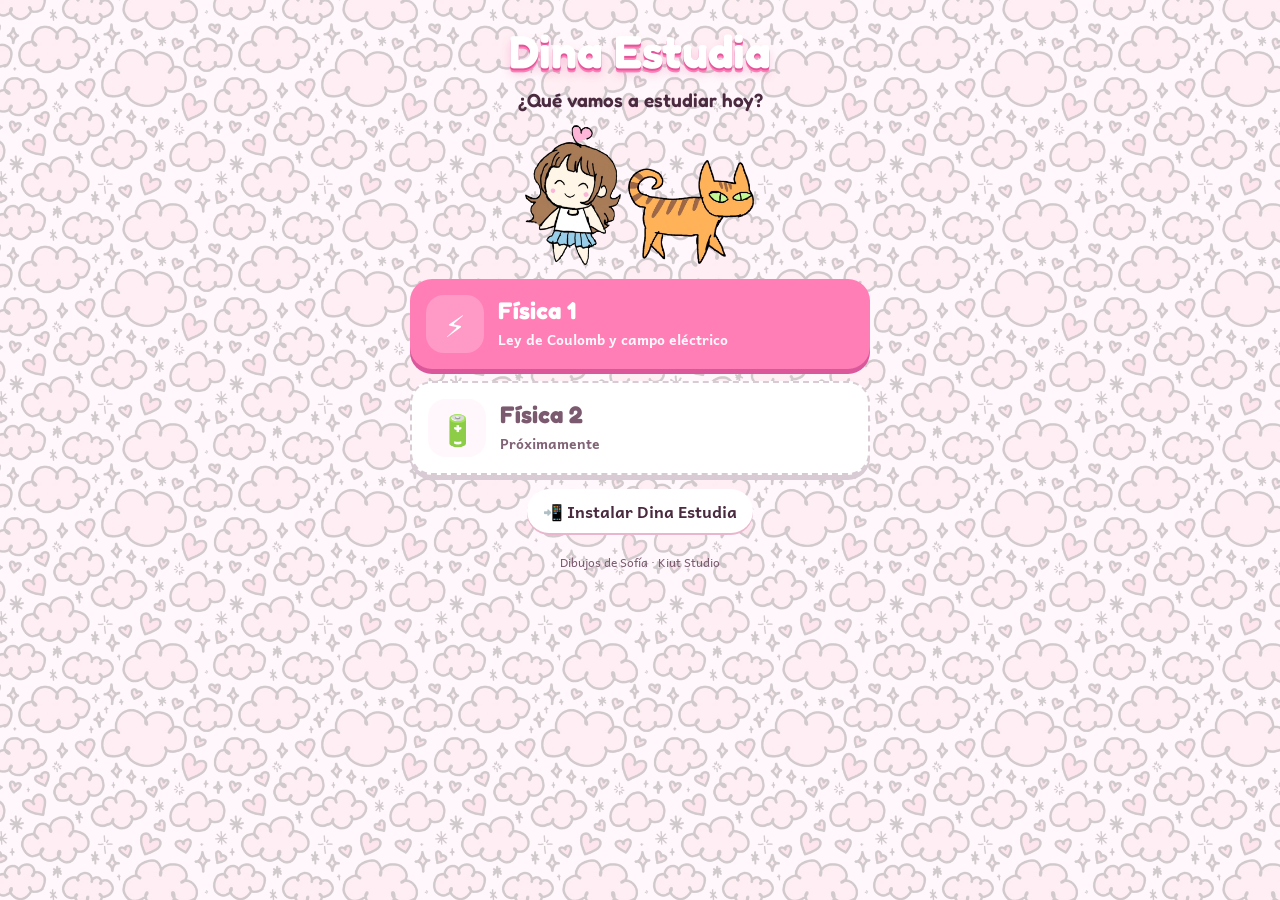
==== estudio-sofi-7q4k/index.html @ ed240183 "Dina Estudia: hub de materias, ejercicios con números nuevos y simulacro de examen - Hub /estudio-so" ====
<!doctype html>
<html lang="es">
<head>
<meta charset="utf-8">
<meta name="viewport" content="width=device-width, initial-scale=1, viewport-fit=cover">
<meta name="robots" content="noindex, nofollow">
<title>Dina Estudia</title>
<link rel="icon" href="icon-192.png">
<link rel="manifest" href="manifest.json">
<meta name="theme-color" content="#ff7eb6">
<link rel="apple-touch-icon" href="apple-touch-icon.png">
<meta name="apple-mobile-web-app-capable" content="yes">
<meta name="mobile-web-app-capable" content="yes">
<meta name="apple-mobile-web-app-title" content="Dina Estudia">
<link rel="preconnect" href="https://fonts.googleapis.com">
<link rel="stylesheet" href="https://fonts.googleapis.com/css2?family=Fredoka:wght@500;600;700&family=Andika:wght@400;700&display=swap">
<style>
/* Mismo mundo rosa de los juegos de Dina: una columna, una tarjeta grande por materia */
:root{
  --crema:#fff7fb; --rosa:#ff7eb6; --rosa-osc:#e2559a; --tinta:#4a2a3f; --tinta-suave:#7b5a6f; --sombra:#e9b6cd; --blanco:#ffffff;
  --gris:#d9cbd3;
  --display:"Fredoka","Baloo 2","Trebuchet MS",system-ui,sans-serif;
  --texto:"Andika","Verdana","Segoe UI",system-ui,sans-serif;
  color-scheme:light;
}
html,body{height:100%}
:root{padding-top:env(safe-area-inset-top,0px);padding-bottom:env(safe-area-inset-bottom,0px)}
[hidden]{display:none!important}
img{max-width:100%}
body{margin:0;background:var(--crema);color:var(--tinta);font-family:var(--texto);font-size:16px;
  padding-left:max(16px,env(safe-area-inset-left,0px));padding-right:max(16px,env(safe-area-inset-right,0px));-webkit-tap-highlight-color:transparent}
body::after{content:"";position:fixed;inset:0;background:url(fisica-1/assets/nubes.webp) 0 0/220px repeat;opacity:.18;pointer-events:none;z-index:-1}
.app{max-width:460px;margin:0 auto;padding-block:20px 24px;display:flex;flex-direction:column;gap:14px}
h1{font-family:var(--display);font-weight:700;font-size:46px;line-height:1;margin:8px 0 0;text-align:center;color:var(--blanco);
  text-shadow:0 2px 0 var(--rosa-osc),0 4px 0 var(--rosa),0 6px 10px rgba(226,85,154,.25)}
.hola{text-align:center;font-family:var(--display);font-weight:600;font-size:19px;margin:0}
.duo{display:flex;justify-content:center;align-items:flex-end;gap:6px;height:140px}
.duo img{height:100%;width:auto}
.duo img.d{height:76%;animation:bamboleo 1.4s ease-in-out infinite}
@keyframes bamboleo{50%{transform:translateY(-6px) rotate(-3deg)}}
.materias{display:flex;flex-direction:column;gap:12px}
.materia{display:flex;gap:14px;align-items:center;padding:16px;border-radius:22px;background:var(--c);color:var(--blanco);text-decoration:none;
  box-shadow:0 5px 0 var(--s);transition:transform .08s}
.materia:active{transform:translateY(3px);box-shadow:0 2px 0 var(--s)}
.materia:focus-visible{outline:3px solid var(--tinta);outline-offset:3px}
.materia .ic{flex:none;width:58px;height:58px;border-radius:18px;background:rgba(255,255,255,.22);display:grid;place-items:center;font-size:30px}
.materia .tx{flex:1;min-width:0}
.materia h2{margin:0;font-family:var(--display);font-size:24px;line-height:1.1}
.materia p{margin:3px 0 0;font-weight:700;font-size:14px;opacity:.95}
.materia .prog{display:flex;flex-wrap:wrap;gap:6px;margin-top:8px}
.materia .prog span{background:rgba(255,255,255,.25);border-radius:999px;padding:3px 9px;font-size:13px;font-weight:700;white-space:nowrap}
.materia.pronto{--c:var(--blanco);--s:var(--gris);color:var(--tinta-suave);border:2px dashed var(--gris);pointer-events:none}
.materia.pronto .ic{background:var(--crema)}
.chips{display:flex;justify-content:center;gap:8px;flex-wrap:wrap}
.chip{font:inherit;border:0;cursor:pointer;padding:9px 16px;border-radius:999px;background:var(--blanco);box-shadow:0 2px 0 var(--sombra);font-weight:700;color:var(--tinta)}
.chip:focus-visible{outline:3px solid var(--tinta);outline-offset:2px}
.ayuda{text-align:center;color:var(--tinta-suave);font-weight:700;margin:0;text-wrap:balance}
.pie{text-align:center;font-size:12px;color:var(--tinta-suave);line-height:1.5;margin:6px 0 0}
@media (prefers-reduced-motion:reduce){*{animation:none!important;transition:none!important}}
</style>
</head>
<body>
<main class="app">
  <h1>Dina Estudia</h1>
  <p class="hola" id="hola">¿Qué vamos a estudiar hoy?</p>
  <div class="duo"><img src="fisica-1/assets/sofi.webp" alt="Sofi"><img class="d" src="fisica-1/assets/dina_corre.webp" alt="Dina"></div>
  <div class="materias" id="materias"></div>
  <div class="chips" id="chips"></div>
  <p class="ayuda" id="ayudaInst" hidden></p>
  <p class="pie">Dibujos de Sofía · Kiut Studio</p>
</main>
<script>
/* Para agregar una materia: sumar un objeto acá y crear su carpeta.
   clave = dónde guarda su progreso en el teléfono (para mostrarlo en la tarjeta). */
const MATERIAS = [
  {carpeta:"fisica-1/", nom:"Física 1", sub:"Ley de Coulomb y campo eléctrico", ic:"⚡", c:"#ff7eb6", s:"#d9579a", clave:"dinaFisica.v1"},
  {nom:"Física 2", sub:"Próximamente", ic:"🔋", pronto:true}
];

function leer(clave){ try{ return JSON.parse(localStorage.getItem(clave)||"null"); }catch(_){ return null; } }
function progreso(m){
  const d = leer(m.clave); if(!d) return "";
  const fresas = Object.values(d.est||{}).reduce((a,b)=>a+b,0);
  const ej = Object.values(d.ej||{}).filter(v=>v==="si").length;
  const sim = d.simulacros && d.simulacros.length ? d.simulacros[d.simulacros.length-1].pct : null;
  const chips = [`🍓 ${fresas}/12 en temas`, `📝 ${ej}/18 ejercicios`];
  if(sim!=null) chips.push(`📋 último simulacro: ${sim}/100`);
  return `<div class="prog">${chips.map(c=>`<span>${c}</span>`).join("")}</div>`;
}
document.getElementById("materias").innerHTML = MATERIAS.map(m=> m.pronto
  ? `<div class="materia pronto" aria-disabled="true"><span class="ic">${m.ic}</span><span class="tx"><h2>${m.nom}</h2><p>${m.sub}</p></span></div>`
  : `<a class="materia" href="${m.carpeta}" style="--c:${m.c};--s:${m.s}"><span class="ic">${m.ic}</span><span class="tx"><h2>${m.nom}</h2><p>${m.sub}</p>${progreso(m)}</span></a>`).join("");

const f = leer("dinaFisica.v1");
if(f && f.nombre) document.getElementById("hola").textContent = `¡Hola, ${f.nombre}! ¿Qué vamos a estudiar hoy?`;

/* Instalar como app (una sola app con todas las materias) */
let aviso=null;
const instalada=()=>matchMedia("(display-mode: standalone)").matches || navigator.standalone===true;
const ios=()=>/iphone|ipad|ipod/i.test(navigator.userAgent);
addEventListener("beforeinstallprompt",e=>{ e.preventDefault(); aviso=e; });
function chips(){
  const c=document.getElementById("chips");
  c.innerHTML = instalada() ? "" : `<button class="chip" id="instalar">📲 Instalar Dina Estudia</button>`;
  const b=document.getElementById("instalar"); if(!b) return;
  b.onclick=async()=>{
    if(aviso){ aviso.prompt(); try{ await aviso.userChoice; }catch(_){} aviso=null; chips(); return; }
    const a=document.getElementById("ayudaInst"); a.hidden=false;
    a.innerHTML = ios() ? "En el iPhone: tocá <b>Compartir</b> (el cuadrado con la flecha) y después <b>Agregar a pantalla de inicio</b>."
      : "Tocá el menú <b>⋮</b> de Chrome (arriba a la derecha) y elegí <b>Agregar a pantalla principal</b> → <b>Instalar</b>.";
  };
}
addEventListener("appinstalled",chips);
chips();
if("serviceWorker" in navigator) addEventListener("load",()=>navigator.serviceWorker.register("sw.js").catch(()=>{}));
addEventListener("pageshow",e=>{ if(e.persisted) location.reload(); }); // al volver de una materia, mostrar el progreso nuevo
</script>
</body>
</html>
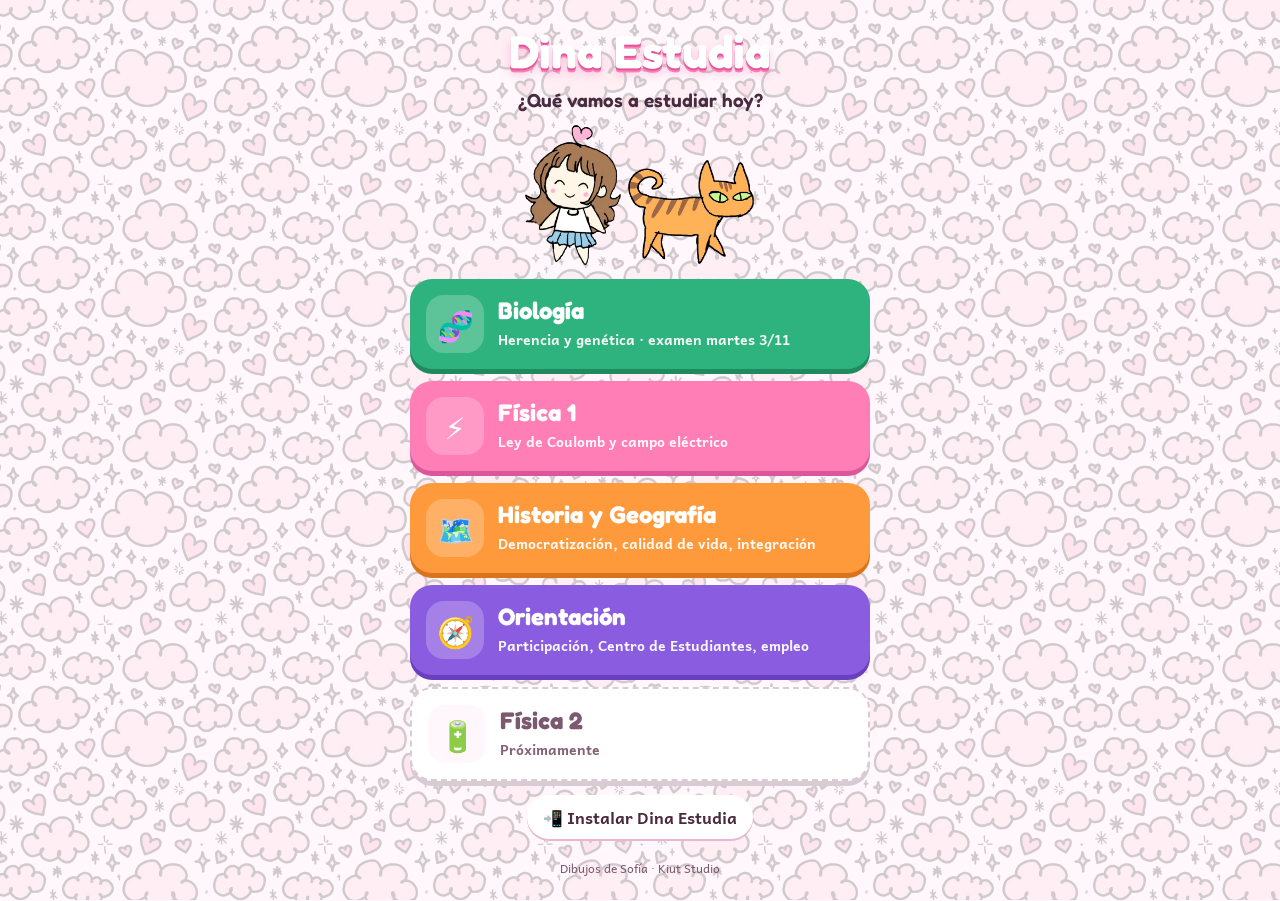
==== commit bb97eeea: "Dina Estudia: Biología, Historia y Geografía y Orientación - Motor común (comun/motor.js + estilo.cs" ====
--- a/estudio-sofi-7q4k/index.html
+++ b/estudio-sofi-7q4k/index.html
@@ -73,7 +73,10 @@
 /* Para agregar una materia: sumar un objeto acá y crear su carpeta.
    clave = dónde guarda su progreso en el teléfono (para mostrarlo en la tarjeta). */
 const MATERIAS = [
-  {carpeta:"fisica-1/", nom:"Física 1", sub:"Ley de Coulomb y campo eléctrico", ic:"⚡", c:"#ff7eb6", s:"#d9579a", clave:"dinaFisica.v1"},
+  {carpeta:"biologia/", nom:"Biología", sub:"Herencia y genética · examen martes 3/11", ic:"🧬", c:"#2fb37e", s:"#1f8a5f", clave:"dinaBio.v1", temas:4, ej:3, ejNom:"cruzamientos"},
+  {carpeta:"fisica-1/", nom:"Física 1", sub:"Ley de Coulomb y campo eléctrico", ic:"⚡", c:"#ff7eb6", s:"#d9579a", clave:"dinaFisica.v1", temas:4, ej:18, ejNom:"ejercicios"},
+  {carpeta:"historia/", nom:"Historia y Geografía", sub:"Democratización, calidad de vida, integración", ic:"🗺️", c:"#ff9a3c", s:"#d9741c", clave:"dinaHistoria.v1", temas:6},
+  {carpeta:"orientacion/", nom:"Orientación", sub:"Participación, Centro de Estudiantes, empleo", ic:"🧭", c:"#8a5ce0", s:"#6a3fbf", clave:"dinaOrientacion.v1", temas:4},
   {nom:"Física 2", sub:"Próximamente", ic:"🔋", pronto:true}
 ];
 
@@ -81,9 +84,9 @@
 function progreso(m){
   const d = leer(m.clave); if(!d) return "";
   const fresas = Object.values(d.est||{}).reduce((a,b)=>a+b,0);
-  const ej = Object.values(d.ej||{}).filter(v=>v==="si").length;
   const sim = d.simulacros && d.simulacros.length ? d.simulacros[d.simulacros.length-1].pct : null;
-  const chips = [`🍓 ${fresas}/12 en temas`, `📝 ${ej}/18 ejercicios`];
+  const chips = [`🍓 ${fresas}/${m.temas*3} en temas`];
+  if(m.ej) chips.push(`📝 ${Object.values(d.ej||{}).filter(v=>v==="si").length}/${m.ej} ${m.ejNom}`);
   if(sim!=null) chips.push(`📋 último simulacro: ${sim}/100`);
   return `<div class="prog">${chips.map(c=>`<span>${c}</span>`).join("")}</div>`;
 }
@@ -91,7 +94,7 @@
   ? `<div class="materia pronto" aria-disabled="true"><span class="ic">${m.ic}</span><span class="tx"><h2>${m.nom}</h2><p>${m.sub}</p></span></div>`
   : `<a class="materia" href="${m.carpeta}" style="--c:${m.c};--s:${m.s}"><span class="ic">${m.ic}</span><span class="tx"><h2>${m.nom}</h2><p>${m.sub}</p>${progreso(m)}</span></a>`).join("");
 
-const f = leer("dinaFisica.v1");
+const f = MATERIAS.map(m=>m.clave&&leer(m.clave)).find(d=>d&&d.nombre);
 if(f && f.nombre) document.getElementById("hola").textContent = `¡Hola, ${f.nombre}! ¿Qué vamos a estudiar hoy?`;
 
 /* Instalar como app (una sola app con todas las materias) */
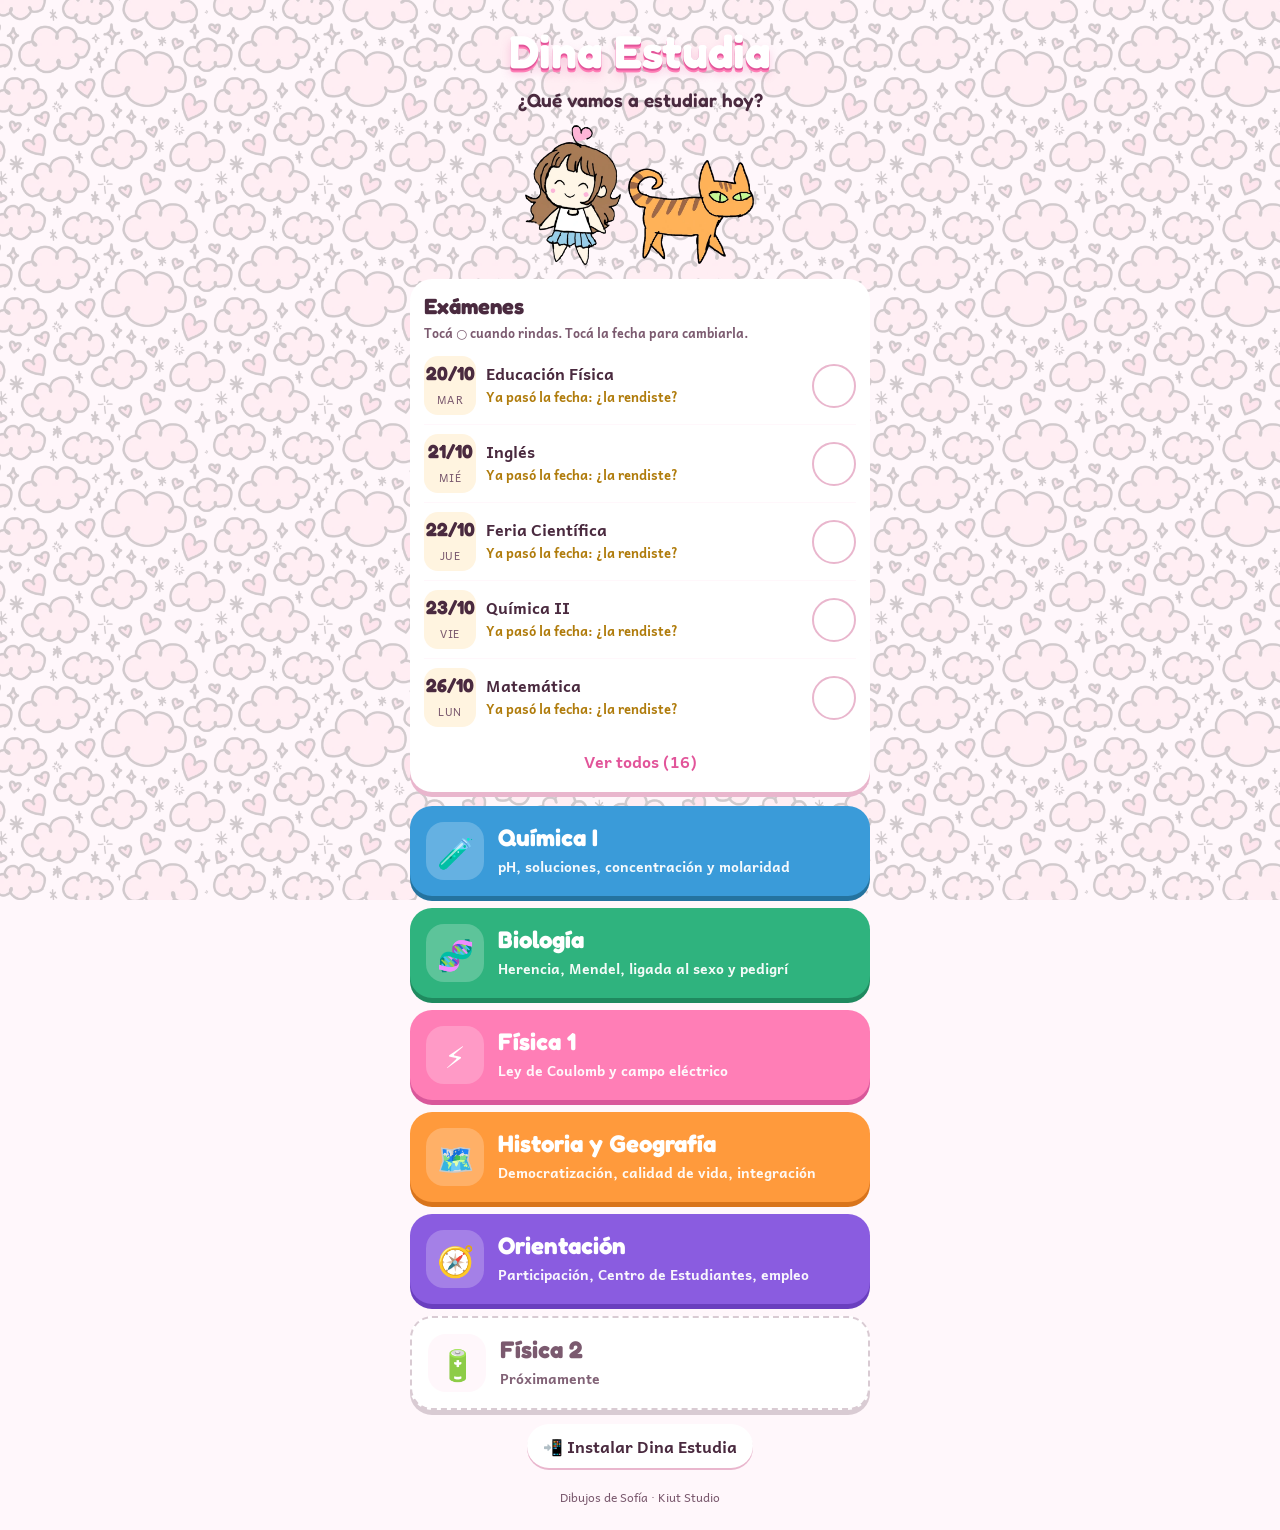
==== commit 88610655: "Dina Estudia: Química I y calendario de exámenes en el hub - Química I: 52 preguntas (pH y pOH, solu" ====
--- a/estudio-sofi-7q4k/index.html
+++ b/estudio-sofi-7q4k/index.html
@@ -56,14 +56,45 @@
 .chip:focus-visible{outline:3px solid var(--tinta);outline-offset:2px}
 .ayuda{text-align:center;color:var(--tinta-suave);font-weight:700;margin:0;text-wrap:balance}
 .pie{text-align:center;font-size:12px;color:var(--tinta-suave);line-height:1.5;margin:6px 0 0}
+/* ---------- exámenes ---------- */
+.examenes{background:var(--blanco);border-radius:22px;padding:14px 14px 10px;box-shadow:0 5px 0 var(--sombra)}
+.examenes h2{margin:0 0 4px;font-family:var(--display);font-size:22px;display:flex;justify-content:space-between;align-items:baseline;gap:8px}
+.examenes h2 small{font-family:var(--texto);font-size:13px;color:var(--tinta-suave);font-weight:700}
+.ex{display:flex;align-items:center;gap:10px;padding:9px 0;border-top:1px solid var(--crema)}
+.ex:first-of-type{border-top:0}
+.ex .dia{flex:none;width:52px;text-align:center;border-radius:14px;background:var(--crema);padding:5px 0;font-weight:700;line-height:1.1;cursor:pointer;border:0;font:inherit;color:inherit}
+.ex .dia b{display:block;font-family:var(--display);font-size:19px}
+.ex .dia span{font-size:11px;text-transform:uppercase;letter-spacing:.4px;color:var(--tinta-suave)}
+.ex .dia.sin b{font-size:15px}
+.ex.pronto .dia{background:var(--rosa);color:var(--blanco)}
+.ex.pronto .dia span{color:var(--blanco)}
+.ex.pasada .dia{background:#fff4e0}
+.ex .tx{flex:1;min-width:0}
+.ex .tx strong{display:block;font-size:16px;line-height:1.2}
+.ex .tx em{display:block;font-style:normal;font-size:13px;font-weight:700;color:var(--tinta-suave);margin-top:2px}
+.ex.pasada .tx em{color:#b07c0c}
+.ex .tx a{color:var(--rosa-osc);font-weight:700;font-size:13px;text-decoration:none}
+.ex .ok{flex:none;width:44px;height:44px;border-radius:50%;border:2px solid var(--sombra);background:var(--blanco);font-size:18px;cursor:pointer;color:var(--tinta-suave)}
+.ex .ok:focus-visible,.ex .dia:focus-visible,.mas-ex:focus-visible{outline:3px solid var(--tinta);outline-offset:2px}
+.ex.hecho .ok{background:#2fae78;border-color:#2fae78;color:var(--blanco)}
+.ex.hecho .tx strong{text-decoration:line-through;text-decoration-thickness:2px;color:var(--tinta-suave)}
+.ex input[type=date]{position:absolute;opacity:0;pointer-events:none;width:1px;height:1px}
+.mas-ex{display:block;width:100%;margin-top:4px;padding:8px;border:0;background:none;font:inherit;font-weight:700;color:var(--rosa-osc);cursor:pointer}
+.rendidos{margin-top:4px;border-top:2px dashed var(--crema);padding-top:6px}
+.rendidos summary{cursor:pointer;font-weight:700;color:var(--tinta-suave);padding:6px 0;list-style-position:inside}
+.prox{margin:0;font-weight:700;font-size:15px}
+.ayuda-ex{font-size:12.5px;color:var(--tinta-suave);font-weight:700;margin:2px 0 4px}
 @media (prefers-reduced-motion:reduce){*{animation:none!important;transition:none!important}}
 </style>
+<!-- misma planilla de Google que las materias -->
+<script src="fisica-1/config.js"></script>
 </head>
 <body>
 <main class="app">
   <h1>Dina Estudia</h1>
   <p class="hola" id="hola">¿Qué vamos a estudiar hoy?</p>
   <div class="duo"><img src="fisica-1/assets/sofi.webp" alt="Sofi"><img class="d" src="fisica-1/assets/dina_corre.webp" alt="Dina"></div>
+  <section class="examenes" id="examenes" aria-label="Exámenes"></section>
   <div class="materias" id="materias"></div>
   <div class="chips" id="chips"></div>
   <p class="ayuda" id="ayudaInst" hidden></p>
@@ -73,7 +104,8 @@
 /* Para agregar una materia: sumar un objeto acá y crear su carpeta.
    clave = dónde guarda su progreso en el teléfono (para mostrarlo en la tarjeta). */
 const MATERIAS = [
-  {carpeta:"biologia/", nom:"Biología", sub:"Herencia y genética · examen martes 3/11", ic:"🧬", c:"#2fb37e", s:"#1f8a5f", clave:"dinaBio.v1", temas:4, ej:3, ejNom:"cruzamientos"},
+  {carpeta:"quimica-1/", nom:"Química I", sub:"pH, soluciones, concentración y molaridad", ic:"🧪", c:"#3a9bd9", s:"#24739f", clave:"dinaQuimica.v1", temas:4, ej:6, ejNom:"tipos de ejercicio"},
+  {carpeta:"biologia/", nom:"Biología", sub:"Herencia, Mendel, ligada al sexo y pedigrí", ic:"🧬", c:"#2fb37e", s:"#1f8a5f", clave:"dinaBio.v1", temas:4, ej:3, ejNom:"cruzamientos"},
   {carpeta:"fisica-1/", nom:"Física 1", sub:"Ley de Coulomb y campo eléctrico", ic:"⚡", c:"#ff7eb6", s:"#d9579a", clave:"dinaFisica.v1", temas:4, ej:18, ejNom:"ejercicios"},
   {carpeta:"historia/", nom:"Historia y Geografía", sub:"Democratización, calidad de vida, integración", ic:"🗺️", c:"#ff9a3c", s:"#d9741c", clave:"dinaHistoria.v1", temas:6},
   {carpeta:"orientacion/", nom:"Orientación", sub:"Participación, Centro de Estudiantes, empleo", ic:"🧭", c:"#8a5ce0", s:"#6a3fbf", clave:"dinaOrientacion.v1", temas:4},
@@ -96,6 +128,101 @@
 
 const f = MATERIAS.map(m=>m.clave&&leer(m.clave)).find(d=>d&&d.nombre);
 if(f && f.nombre) document.getElementById("hola").textContent = `¡Hola, ${f.nombre}! ¿Qué vamos a estudiar hoy?`;
+
+
+/* =====================  EXÁMENES  =====================
+   Calendario de la Prueba Global (segunda etapa, 3.º curso). f = fecha (AAAA-MM-DD) o null si está por confirmar.
+   Sofi marca los que ya rindió y puede cambiar la fecha si se posterga. Se guarda en el teléfono
+   (dinaEstudia.examenes) y se anota en la planilla (pestaña Exámenes). */
+const EXAMENES = [
+  {id:"edfis",   nom:"Educación Física",     f:"2026-10-20"},
+  {id:"ingles",  nom:"Inglés",               f:"2026-10-21"},
+  {id:"feria",   nom:"Feria Científica",     f:"2026-10-22"},
+  {id:"quim2",   nom:"Química II",           f:"2026-10-23"},
+  {id:"mate",    nom:"Matemática",           f:"2026-10-26"},
+  {id:"historia",nom:"Historia y Geografía", f:null, nota:"No la pudiste rendir: fecha a confirmar", app:"historia/"},
+  {id:"orient",  nom:"Orientación",          f:null, nota:"No la pudiste rendir: fecha a confirmar", app:"orientacion/"},
+  {id:"econ",    nom:"Economía y Gestión",   f:"2026-10-29"},
+  {id:"fis1",    nom:"Física I",             f:null, nota:"Se postergó: fecha a confirmar", app:"fisica-1/"},
+  {id:"quim1",   nom:"Química I",            f:"2026-11-02", app:"quimica-1/"},
+  {id:"bio",     nom:"Biología",             f:"2026-11-03", app:"biologia/"},
+  {id:"lit",     nom:"Literatura Castellana",f:"2026-11-04"},
+  {id:"guarani", nom:"Guaraní",              f:"2026-11-05"},
+  {id:"fis2",    nom:"Física II",            f:"2026-11-06"},
+  {id:"optativo",nom:"Plan Optativo",        f:"2026-11-09"},
+  {id:"defensa", nom:"Defensa de proyectos", f:"2026-11-17", nota:"Martes 17 o miércoles 18"}
+];
+const CLAVE_EX = "dinaEstudia.examenes";
+let estEx = leer(CLAVE_EX) || {};
+function guardarEx(){ try{ localStorage.setItem(CLAVE_EX, JSON.stringify(estEx)); }catch(_){} }
+const DIAS = ["dom","lun","mar","mié","jue","vie","sáb"];
+function fechaDe(e){ const x=estEx[e.id]; return (x && x.f!==undefined) ? x.f : e.f; }
+function rendido(e){ return !!(estEx[e.id] && estEx[e.id].r); }
+function aFecha(t){ const [a,m,d]=t.split("-").map(Number); return new Date(a,m-1,d); }
+function faltan(t){ const h=new Date(); h.setHours(0,0,0,0); return Math.round((aFecha(t)-h)/86400000); }
+function cuando(n){ return n===0?"¡Hoy!":n===1?"Mañana":n>1?`En ${n} días`:"Ya pasó la fecha: ¿la rendiste?"; }
+let verTodos=false;
+function filaEx(e){
+  const f=fechaDe(e), r=rendido(e), n=f?faltan(f):null;
+  const cl = r?"hecho":f==null?"":n<0?"pasada":n<=3?"pronto":"";
+  const d = f ? `<b>${aFecha(f).getDate()}/${aFecha(f).getMonth()+1}</b><span>${DIAS[aFecha(f).getDay()]}</span>` : `<b>?</b><span>fecha</span>`;
+  const sub = r ? "Rendido ✓" : f==null ? (e.nota||"Fecha a confirmar") : cuando(n)+(e.nota&&n>=0?" · "+e.nota:"");
+  return `<div class="ex ${cl}" data-id="${e.id}">
+    <button class="dia ${f?"":"sin"}" data-fecha="${e.id}" aria-label="Cambiar la fecha de ${e.nom}">${d}</button>
+    <input type="date" id="fd-${e.id}" value="${f||""}" tabindex="-1" aria-hidden="true">
+    <span class="tx"><strong>${e.nom}</strong><em>${sub}</em>${e.app&&!r?`<a href="${e.app}">Estudiar con Dina →</a>`:""}</span>
+    <button class="ok" data-ok="${e.id}" aria-pressed="${r}" aria-label="${r?"Desmarcar":"Marcar"} ${e.nom} como rendido">${r?"✓":""}</button></div>`;
+}
+function examenes(){
+  const pend = EXAMENES.filter(e=>!rendido(e)), hechos = EXAMENES.filter(rendido);
+  const orden = e => { const f=fechaDe(e); if(!f) return 1e9; const n=faltan(f); return n<0 ? -1e6+n : n; };
+  pend.sort((a,b)=>orden(a)-orden(b));
+  const vis = verTodos ? pend : pend.slice(0,5);
+  const prox = pend.find(e=>{ const f=fechaDe(e); return f && faltan(f)>=0; });
+  let h = `<h2>Exámenes</h2>${prox?`<p class="prox">Próximo: <b>${prox.nom}</b>, ${cuando(faltan(fechaDe(prox))).toLowerCase()}</p>`:""}
+    <p class="ayuda-ex">Tocá ○ cuando rindas. Tocá la fecha para cambiarla.</p>`;
+  h += vis.map(filaEx).join("") || `<p class="ayuda-ex">¡No queda ningún examen! 🎉</p>`;
+  if(pend.length>5) h += `<button class="mas-ex" id="masEx">${verTodos?"Ver menos":`Ver todos (${pend.length})`}</button>`;
+  if(hechos.length) h += `<details class="rendidos"><summary>Rendidos (${hechos.length})</summary>${hechos.map(filaEx).join("")}</details>`;
+  const caja=document.getElementById("examenes"), abierto = caja.querySelector("details[open]");
+  caja.innerHTML = h;
+  if(abierto && caja.querySelector("details")) caja.querySelector("details").open = true;
+  caja.querySelectorAll("[data-ok]").forEach(b=>b.onclick=()=>{
+    const e=EXAMENES.find(x=>x.id===b.dataset.ok), r=!rendido(e);
+    estEx[e.id]=Object.assign(estEx[e.id]||{}, {r, cuando:new Date().toISOString()}); guardarEx();
+    anotarEx({tipo:"examen", materia:e.nom, fechaExamen:fechaDe(e)||"", estado:r?"rendido":"pendiente"});
+    examenes();
+  });
+  caja.querySelectorAll("[data-fecha]").forEach(b=>b.onclick=()=>{
+    const i=document.getElementById("fd-"+b.dataset.fecha);
+    try{ if(i.showPicker){ i.showPicker(); return; } }catch(_){}
+    i.style.pointerEvents="auto"; i.focus(); i.click();
+  });
+  caja.querySelectorAll("input[type=date]").forEach(i=>i.onchange=()=>{
+    const id=i.id.slice(3), e=EXAMENES.find(x=>x.id===id); if(!i.value) return;
+    estEx[id]=Object.assign(estEx[id]||{}, {f:i.value}); guardarEx();
+    anotarEx({tipo:"examen", materia:e.nom, fechaExamen:i.value, estado:"fecha nueva"});
+    examenes();
+  });
+  if(document.getElementById("masEx")) document.getElementById("masEx").onclick=()=>{ verTodos=!verTodos; examenes(); };
+}
+/* Anotar en la planilla (si no hay internet, queda en cola) */
+const HOJA=(window.HOJA_URL||"").trim(), CLAVE_COLA="dinaEstudia.cola";
+let enviando=false;
+async function anotarEx(d){
+  if(!HOJA) return;
+  d.nombre=(f&&f.nombre)||"Sofi"; d.cuando=new Date().toISOString();
+  const cola=leer(CLAVE_COLA)||[]; cola.push(d); try{ localStorage.setItem(CLAVE_COLA, JSON.stringify(cola.slice(-100))); }catch(_){}
+  reenviarEx();
+}
+async function reenviarEx(){
+  if(!HOJA || enviando) return; enviando=true;
+  try{ let cola=leer(CLAVE_COLA)||[];
+    while(cola.length){ let ok=false; try{ const r=await fetch(HOJA,{method:"POST",body:JSON.stringify(cola[0])}); ok=!!(await r.json()); }catch(_){}
+      if(!ok) break; cola.shift(); try{ localStorage.setItem(CLAVE_COLA, JSON.stringify(cola)); }catch(_){} } }
+  finally{ enviando=false; }
+}
+examenes(); reenviarEx();
 
 /* Instalar como app (una sola app con todas las materias) */
 let aviso=null;
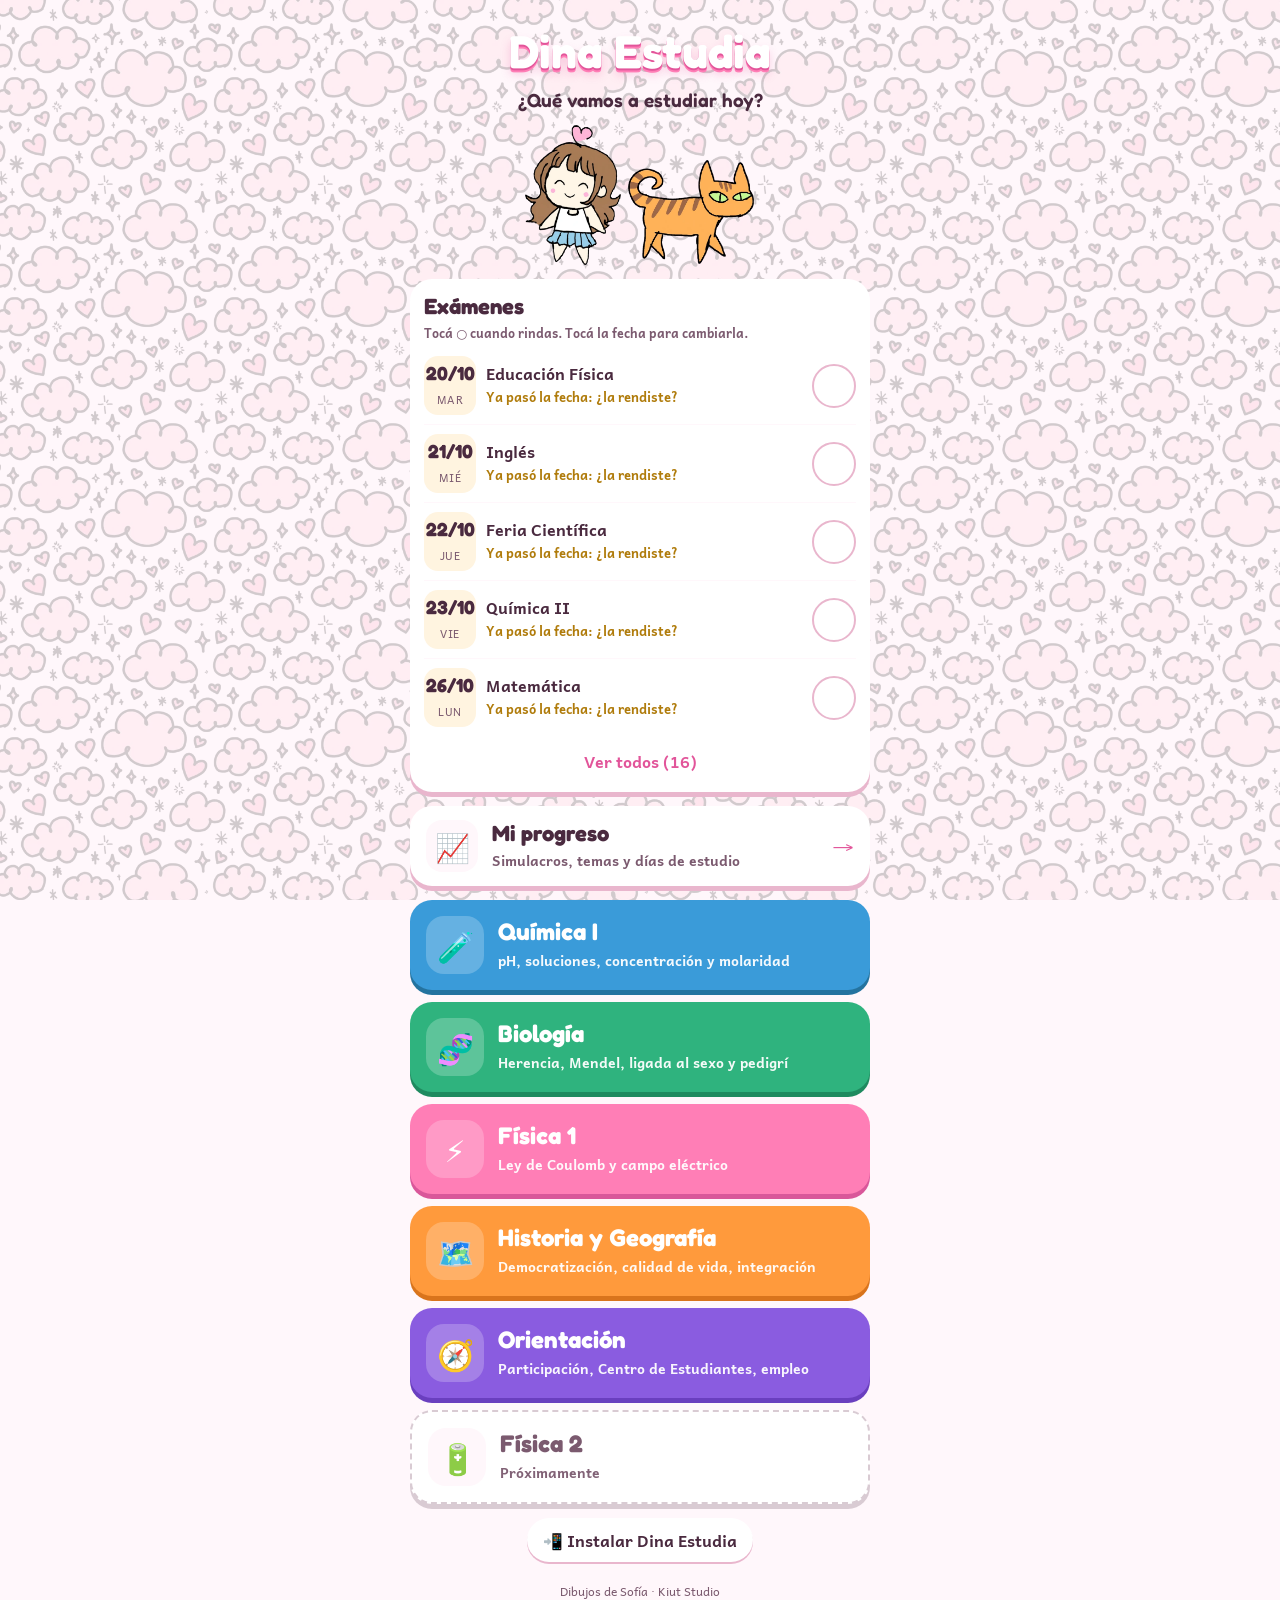
==== commit 462ddce9: "Dina Estudia: pantalla Mi progreso y copia en la nube - Mi progreso: gráfico y detalle de cada simul" ====
--- a/estudio-sofi-7q4k/index.html
+++ b/estudio-sofi-7q4k/index.html
@@ -55,6 +55,14 @@
 .chip{font:inherit;border:0;cursor:pointer;padding:9px 16px;border-radius:999px;background:var(--blanco);box-shadow:0 2px 0 var(--sombra);font-weight:700;color:var(--tinta)}
 .chip:focus-visible{outline:3px solid var(--tinta);outline-offset:2px}
 .ayuda{text-align:center;color:var(--tinta-suave);font-weight:700;margin:0;text-wrap:balance}
+.progreso{display:flex;gap:14px;align-items:center;padding:14px 16px;border-radius:22px;background:var(--blanco);color:var(--tinta);text-decoration:none;
+  box-shadow:0 5px 0 var(--sombra);transition:transform .08s}
+.progreso:active{transform:translateY(3px);box-shadow:0 2px 0 var(--sombra)}
+.progreso:focus-visible{outline:3px solid var(--tinta);outline-offset:3px}
+.progreso .ic{flex:none;width:52px;height:52px;border-radius:16px;background:var(--crema);display:grid;place-items:center;font-size:28px}
+.progreso h2{margin:0;font-family:var(--display);font-size:22px;line-height:1.1}
+.progreso p{margin:3px 0 0;font-size:14px;font-weight:700;color:var(--tinta-suave)}
+.progreso .fl{margin-left:auto;font-size:22px;color:var(--rosa-osc);font-weight:700}
 .pie{text-align:center;font-size:12px;color:var(--tinta-suave);line-height:1.5;margin:6px 0 0}
 /* ---------- exámenes ---------- */
 .examenes{background:var(--blanco);border-radius:22px;padding:14px 14px 10px;box-shadow:0 5px 0 var(--sombra)}
@@ -88,6 +96,8 @@
 </style>
 <!-- misma planilla de Google que las materias -->
 <script src="fisica-1/config.js"></script>
+<script src="comun/nube.js"></script>
+<script src="comun/materias.js"></script>
 </head>
 <body>
 <main class="app">
@@ -95,22 +105,15 @@
   <p class="hola" id="hola">¿Qué vamos a estudiar hoy?</p>
   <div class="duo"><img src="fisica-1/assets/sofi.webp" alt="Sofi"><img class="d" src="fisica-1/assets/dina_corre.webp" alt="Dina"></div>
   <section class="examenes" id="examenes" aria-label="Exámenes"></section>
+  <a class="progreso" href="progreso/"><span class="ic">📈</span><span><h2>Mi progreso</h2><p id="resProg">Simulacros, temas y días de estudio</p></span><span class="fl">→</span></a>
   <div class="materias" id="materias"></div>
   <div class="chips" id="chips"></div>
   <p class="ayuda" id="ayudaInst" hidden></p>
   <p class="pie">Dibujos de Sofía · Kiut Studio</p>
 </main>
 <script>
-/* Para agregar una materia: sumar un objeto acá y crear su carpeta.
-   clave = dónde guarda su progreso en el teléfono (para mostrarlo en la tarjeta). */
-const MATERIAS = [
-  {carpeta:"quimica-1/", nom:"Química I", sub:"pH, soluciones, concentración y molaridad", ic:"🧪", c:"#3a9bd9", s:"#24739f", clave:"dinaQuimica.v1", temas:4, ej:6, ejNom:"tipos de ejercicio"},
-  {carpeta:"biologia/", nom:"Biología", sub:"Herencia, Mendel, ligada al sexo y pedigrí", ic:"🧬", c:"#2fb37e", s:"#1f8a5f", clave:"dinaBio.v1", temas:4, ej:3, ejNom:"cruzamientos"},
-  {carpeta:"fisica-1/", nom:"Física 1", sub:"Ley de Coulomb y campo eléctrico", ic:"⚡", c:"#ff7eb6", s:"#d9579a", clave:"dinaFisica.v1", temas:4, ej:18, ejNom:"ejercicios"},
-  {carpeta:"historia/", nom:"Historia y Geografía", sub:"Democratización, calidad de vida, integración", ic:"🗺️", c:"#ff9a3c", s:"#d9741c", clave:"dinaHistoria.v1", temas:6},
-  {carpeta:"orientacion/", nom:"Orientación", sub:"Participación, Centro de Estudiantes, empleo", ic:"🧭", c:"#8a5ce0", s:"#6a3fbf", clave:"dinaOrientacion.v1", temas:4},
-  {nom:"Física 2", sub:"Próximamente", ic:"🔋", pronto:true}
-];
+/* Las materias están en comun/materias.js */
+const MATERIAS = window.DINA_MATERIAS;
 
 function leer(clave){ try{ return JSON.parse(localStorage.getItem(clave)||"null"); }catch(_){ return null; } }
 function progreso(m){
@@ -122,12 +125,21 @@
   if(sim!=null) chips.push(`📋 último simulacro: ${sim}/100`);
   return `<div class="prog">${chips.map(c=>`<span>${c}</span>`).join("")}</div>`;
 }
-document.getElementById("materias").innerHTML = MATERIAS.map(m=> m.pronto
-  ? `<div class="materia pronto" aria-disabled="true"><span class="ic">${m.ic}</span><span class="tx"><h2>${m.nom}</h2><p>${m.sub}</p></span></div>`
-  : `<a class="materia" href="${m.carpeta}" style="--c:${m.c};--s:${m.s}"><span class="ic">${m.ic}</span><span class="tx"><h2>${m.nom}</h2><p>${m.sub}</p>${progreso(m)}</span></a>`).join("");
-
-const f = MATERIAS.map(m=>m.clave&&leer(m.clave)).find(d=>d&&d.nombre);
-if(f && f.nombre) document.getElementById("hola").textContent = `¡Hola, ${f.nombre}! ¿Qué vamos a estudiar hoy?`;
+let f = null;
+function pintarMaterias(){
+  document.getElementById("materias").innerHTML = MATERIAS.map(m=> m.pronto
+    ? `<div class="materia pronto" aria-disabled="true"><span class="ic">${m.ic}</span><span class="tx"><h2>${m.nom}</h2><p>${m.sub}</p></span></div>`
+    : `<a class="materia" href="${m.carpeta}" style="--c:${m.c};--s:${m.s}"><span class="ic">${m.ic}</span><span class="tx"><h2>${m.nom}</h2><p>${m.sub}</p>${progreso(m)}</span></a>`).join("");
+  f = MATERIAS.map(m=>m.clave&&leer(m.clave)).find(d=>d&&d.nombre);
+  if(f && f.nombre) document.getElementById("hola").textContent = `¡Hola, ${f.nombre}! ¿Qué vamos a estudiar hoy?`;
+  // racha de días seguidos estudiando (cualquier materia)
+  const dias = new Set(); MATERIAS.forEach(m=>{ const d=m.clave&&leer(m.clave); if(d&&d.dias) Object.keys(d.dias).forEach(k=>dias.add(k)); });
+  let racha=0; const x=new Date(); const k=()=>x.getFullYear()+"-"+String(x.getMonth()+1).padStart(2,"0")+"-"+String(x.getDate()).padStart(2,"0");
+  if(!dias.has(k())) x.setDate(x.getDate()-1);
+  while(dias.has(k())){ racha++; x.setDate(x.getDate()-1); }
+  document.getElementById("resProg").textContent = racha>=2 ? `🔥 ${racha} días seguidos estudiando` : "Simulacros, temas y días de estudio";
+}
+pintarMaterias();
 
 
 /* =====================  EXÁMENES  =====================
@@ -154,7 +166,7 @@
 ];
 const CLAVE_EX = "dinaEstudia.examenes";
 let estEx = leer(CLAVE_EX) || {};
-function guardarEx(){ try{ localStorage.setItem(CLAVE_EX, JSON.stringify(estEx)); }catch(_){} }
+function guardarEx(){ try{ localStorage.setItem(CLAVE_EX, JSON.stringify(estEx)); }catch(_){} if(window.Nube) Nube.subir("dinaExamenes.v1", {tipo:"examenes", ex:estEx}, true); }
 const DIAS = ["dom","lun","mar","mié","jue","vie","sáb"];
 function fechaDe(e){ const x=estEx[e.id]; return (x && x.f!==undefined) ? x.f : e.f; }
 function rendido(e){ return !!(estEx[e.id] && estEx[e.id].r); }
@@ -200,7 +212,7 @@
   });
   caja.querySelectorAll("input[type=date]").forEach(i=>i.onchange=()=>{
     const id=i.id.slice(3), e=EXAMENES.find(x=>x.id===id); if(!i.value) return;
-    estEx[id]=Object.assign(estEx[id]||{}, {f:i.value}); guardarEx();
+    estEx[id]=Object.assign(estEx[id]||{}, {f:i.value, cuando:new Date().toISOString()}); guardarEx();
     anotarEx({tipo:"examen", materia:e.nom, fechaExamen:i.value, estado:"fecha nueva"});
     examenes();
   });
@@ -223,6 +235,18 @@
   finally{ enviando=false; }
 }
 examenes(); reenviarEx();
+
+/* Copia en la nube: materias y calendario. Si llega algo nuevo (otro teléfono, datos borrados), se vuelve a pintar. */
+(async()=>{
+  if(!window.Nube) return;
+  const cambio = await Nube.sincronizarTodo(MATERIAS.filter(m=>m.clave).map(m=>m.clave));
+  const n = await Nube.bajar(); if(!n) return;
+  const remoto = (n["dinaExamenes.v1"]||{}).ex||{}; let c=false;
+  for(const id in remoto){ const a=estEx[id], b=remoto[id]; if(!a || (b.cuando||"")>(a.cuando||"")){ estEx[id]=b; c=true; } }
+  if(c){ try{ localStorage.setItem(CLAVE_EX, JSON.stringify(estEx)); }catch(_){} examenes(); }
+  if(JSON.stringify(remoto)!==JSON.stringify(estEx)) Nube.subir("dinaExamenes.v1", {tipo:"examenes", ex:estEx}, true);
+  if(cambio) pintarMaterias();
+})();
 
 /* Instalar como app (una sola app con todas las materias) */
 let aviso=null;
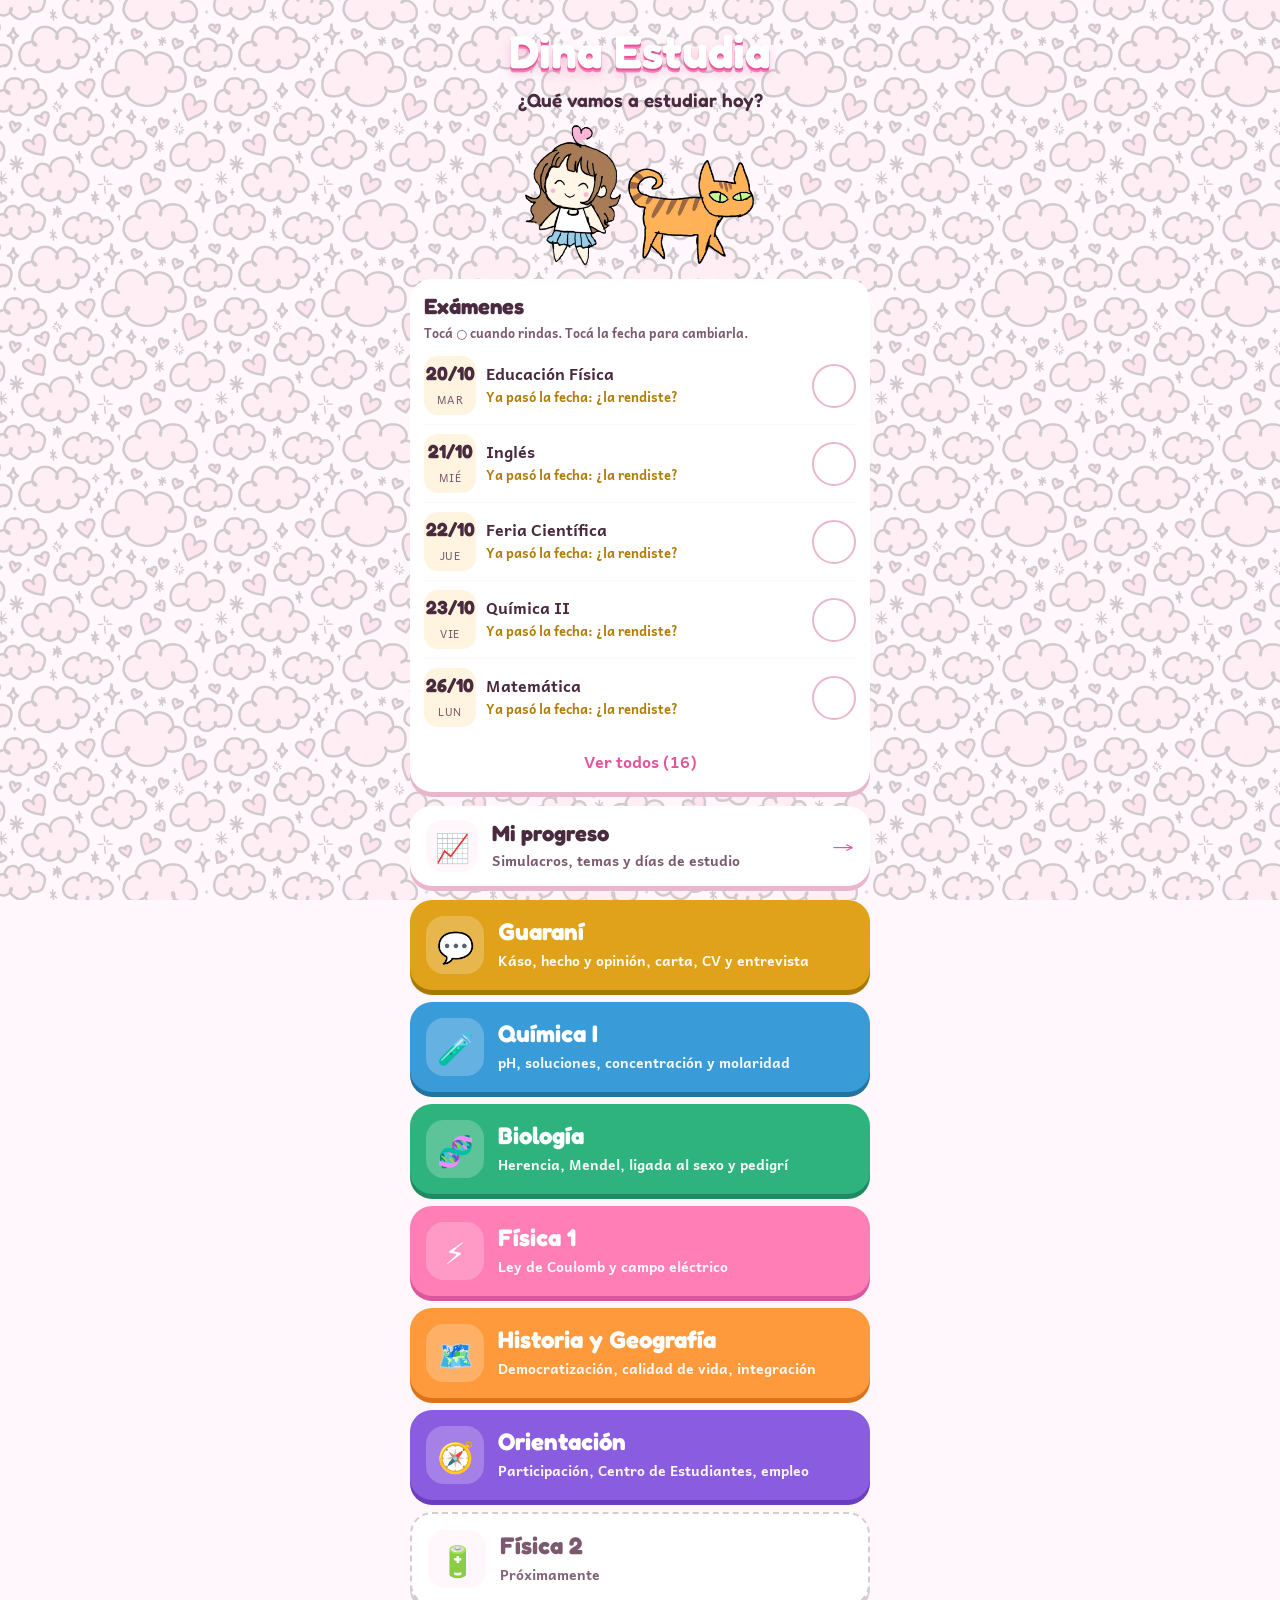
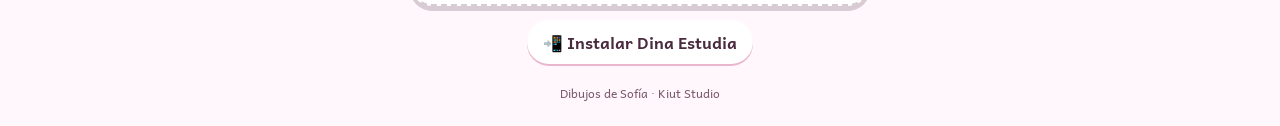
==== commit 57da4d8b: "Dina Estudia: Guaraní - Materia nueva con 93 preguntas en 5 temas: consignas y preguntas, káso   ñem" ====
--- a/estudio-sofi-7q4k/index.html
+++ b/estudio-sofi-7q4k/index.html
@@ -159,7 +159,7 @@
   {id:"quim1",   nom:"Química I",            f:"2026-11-02", app:"quimica-1/"},
   {id:"bio",     nom:"Biología",             f:"2026-11-03", app:"biologia/"},
   {id:"lit",     nom:"Literatura Castellana",f:"2026-11-04"},
-  {id:"guarani", nom:"Guaraní",              f:"2026-11-05"},
+  {id:"guarani", nom:"Guaraní",              f:"2026-11-05", app:"guarani/"},
   {id:"fis2",    nom:"Física II",            f:"2026-11-06"},
   {id:"optativo",nom:"Plan Optativo",        f:"2026-11-09"},
   {id:"defensa", nom:"Defensa de proyectos", f:"2026-11-17", nota:"Martes 17 o miércoles 18"}
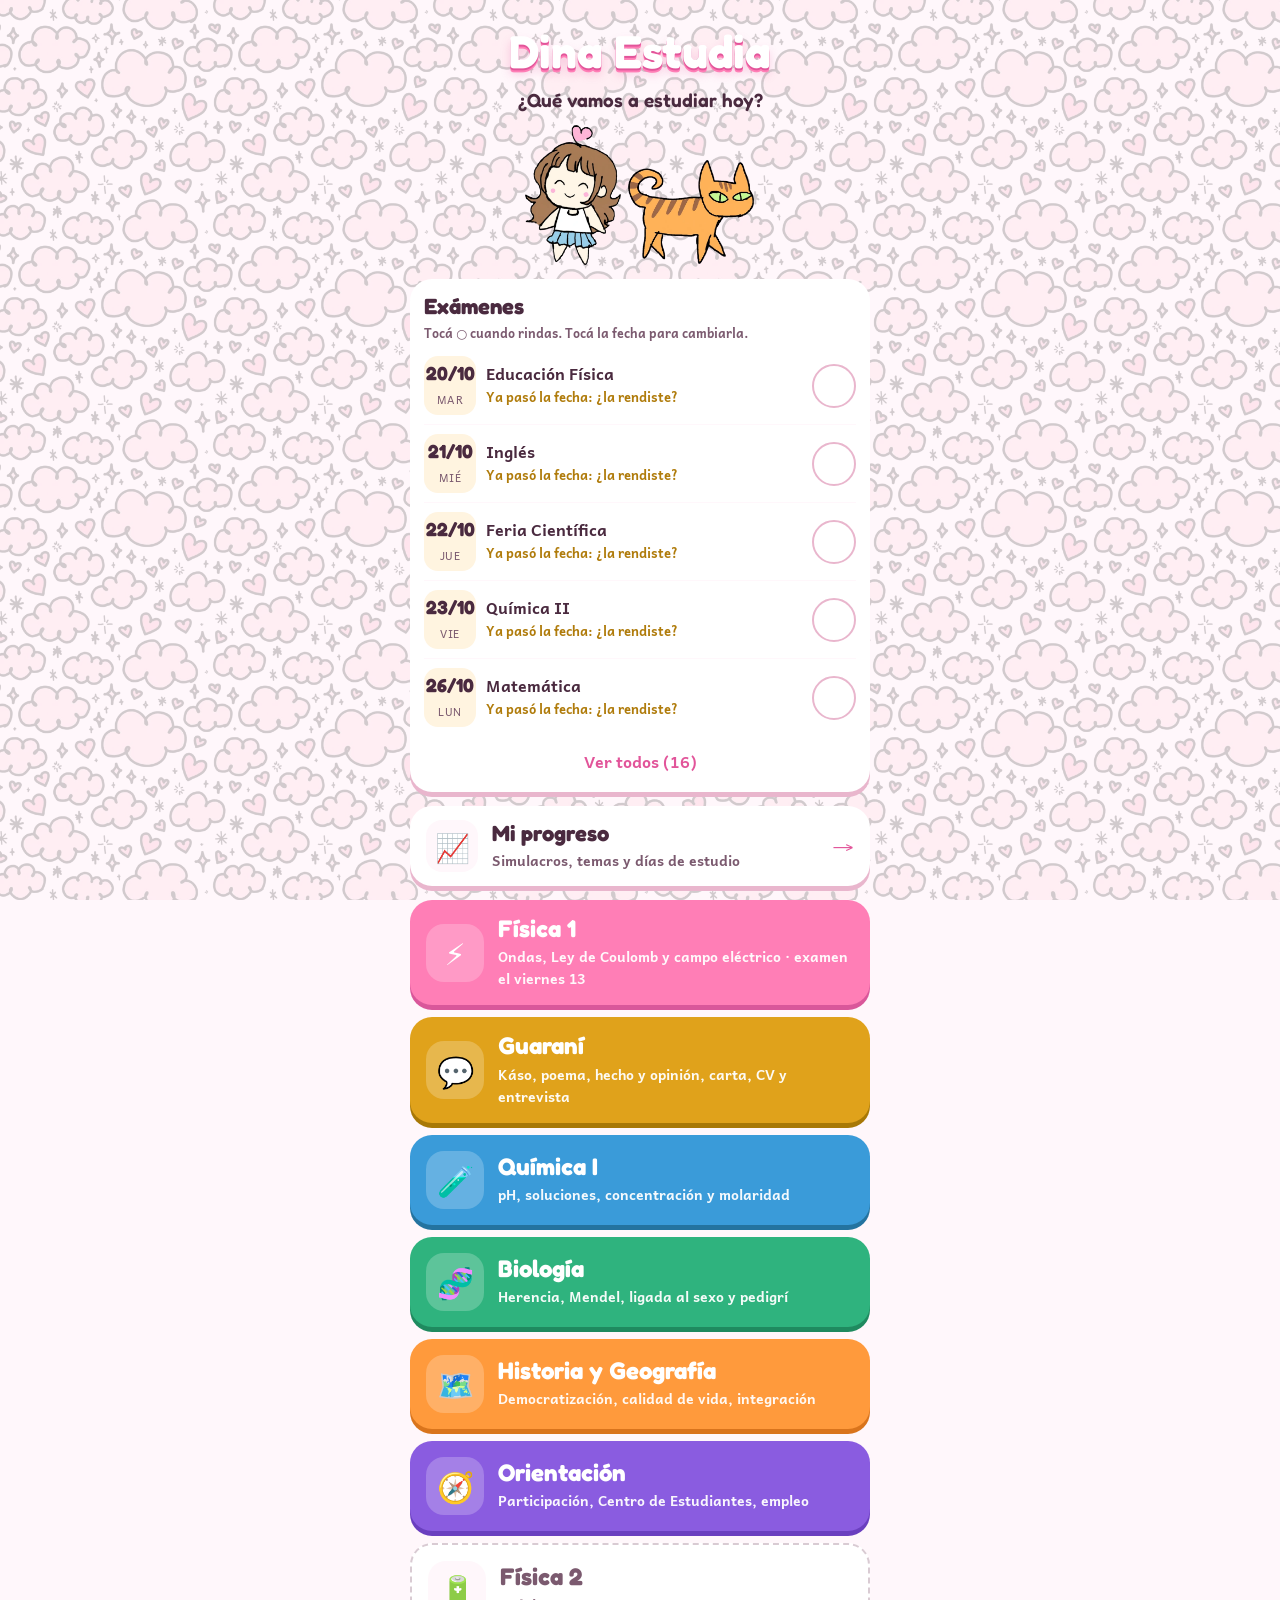
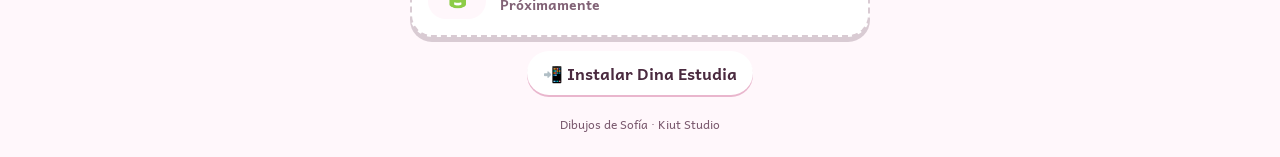
==== commit 921c7d61: "Dina Estudia: Física 1 con 'Lo que va a salir', tema Ondas y simulacro del examen del 13/11 Co-Autho" ====
--- a/estudio-sofi-7q4k/index.html
+++ b/estudio-sofi-7q4k/index.html
@@ -155,7 +155,7 @@
   {id:"historia",nom:"Historia y Geografía", f:null, nota:"No la pudiste rendir: fecha a confirmar", app:"historia/"},
   {id:"orient",  nom:"Orientación",          f:null, nota:"No la pudiste rendir: fecha a confirmar", app:"orientacion/"},
   {id:"econ",    nom:"Economía y Gestión",   f:"2026-10-29"},
-  {id:"fis1",    nom:"Física I",             f:null, nota:"Se postergó: fecha a confirmar", app:"fisica-1/"},
+  {id:"fis1",    nom:"Física I",             f:"2026-11-13", nota:"Ya están los 3 ejercicios que mostró el profe", app:"fisica-1/#examen"},
   {id:"quim1",   nom:"Química I",            f:"2026-11-02", app:"quimica-1/"},
   {id:"bio",     nom:"Biología",             f:"2026-11-03", app:"biologia/"},
   {id:"lit",     nom:"Literatura Castellana",f:"2026-11-04"},
